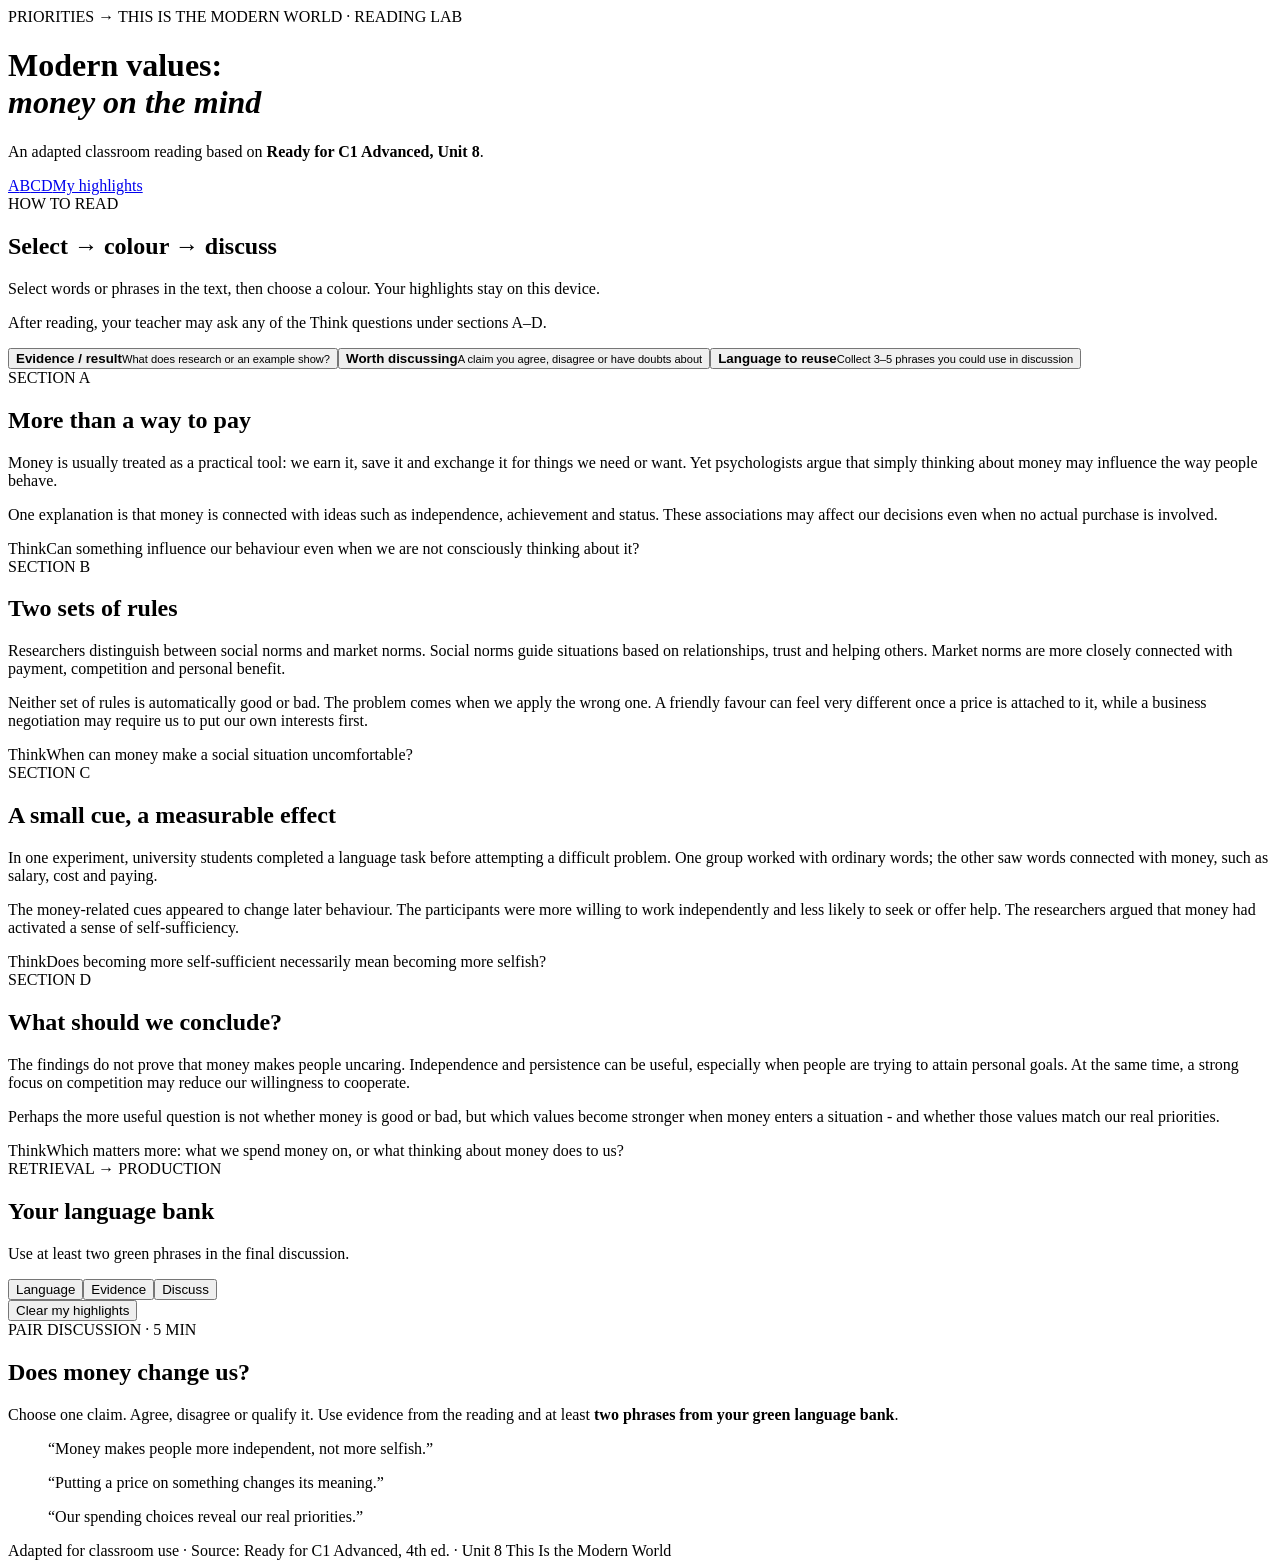
==== money-and-values/modern-values/index.html @ 297963c2 "Add Modern Values interactive reading" ====
<!doctype html><html lang="en"><head><meta charset="utf-8"><meta name="viewport" content="width=device-width,initial-scale=1,viewport-fit=cover"><meta name="theme-color" content="#f7f4ed"><title>Modern Values · Reading Lab</title><link rel="stylesheet" href="style.css"></head><body><header class="hero"><div class="eyebrow">PRIORITIES → THIS IS THE MODERN WORLD · READING LAB</div><h1>Modern values:<br><em>money on the mind</em></h1><p class="dek">An adapted classroom reading based on <strong>Ready for C1 Advanced, Unit 8</strong>.</p></header><nav class="progress"><a href="#a">A</a><a href="#b">B</a><a href="#c">C</a><a href="#d">D</a><a href="#bank">My highlights</a></nav><main><section class="instructions"><div><div class="eyebrow">HOW TO READ</div><h2>Select → colour → discuss</h2><p>Select words or phrases in the text, then choose a colour. Your highlights stay on this device.</p><p class="teacher-note">After reading, your teacher may ask any of the Think questions under sections A–D.</p></div><div class="legend"><button><i class="yellow"></i><b>Evidence / result</b><small>What does research or an example show?</small></button><button><i class="blue"></i><b>Worth discussing</b><small>A claim you agree, disagree or have doubts about</small></button><button><i class="green"></i><b>Language to reuse</b><small>Collect 3–5 phrases you could use in discussion</small></button></div></section><section class="article-section" id="a"><div class="section-kicker">SECTION A</div><h2>More than a way to pay</h2><div class="selectable"><p>Money is usually treated as a practical tool: we earn it, save it and exchange it for things we need or want. Yet psychologists argue that simply thinking about money may influence the way people behave.</p><p>One explanation is that money is connected with ideas such as independence, achievement and status. These associations may affect our decisions even when no actual purchase is involved.</p></div><div class="microtask"><span>Think</span>Can something influence our behaviour even when we are not consciously thinking about it?</div></section><section class="article-section" id="b"><div class="section-kicker">SECTION B</div><h2>Two sets of rules</h2><div class="selectable"><p>Researchers distinguish between social norms and market norms. Social norms guide situations based on relationships, trust and helping others. Market norms are more closely connected with payment, competition and personal benefit.</p><p>Neither set of rules is automatically good or bad. The problem comes when we apply the wrong one. A friendly favour can feel very different once a price is attached to it, while a business negotiation may require us to put our own interests first.</p></div><div class="microtask"><span>Think</span>When can money make a social situation uncomfortable?</div></section><section class="article-section" id="c"><div class="section-kicker">SECTION C</div><h2>A small cue, a measurable effect</h2><div class="selectable"><p>In one experiment, university students completed a language task before attempting a difficult problem. One group worked with ordinary words; the other saw words connected with money, such as salary, cost and paying.</p><p>The money-related cues appeared to change later behaviour. The participants were more willing to work independently and less likely to seek or offer help. The researchers argued that money had activated a sense of self-sufficiency.</p></div><div class="microtask"><span>Think</span>Does becoming more self-sufficient necessarily mean becoming more selfish?</div></section><section class="article-section" id="d"><div class="section-kicker">SECTION D</div><h2>What should we conclude?</h2><div class="selectable"><p>The findings do not prove that money makes people uncaring. Independence and persistence can be useful, especially when people are trying to attain personal goals. At the same time, a strong focus on competition may reduce our willingness to cooperate.</p><p>Perhaps the more useful question is not whether money is good or bad, but which values become stronger when money enters a situation - and whether those values match our real priorities.</p></div><div class="microtask"><span>Think</span>Which matters more: what we spend money on, or what thinking about money does to us?</div></section><section class="collection" id="bank"><div class="eyebrow">RETRIEVAL → PRODUCTION</div><h2>Your language bank</h2><p>Use at least two green phrases in the final discussion.</p><div class="tabs"><button class="tab active" data-filter="language">Language</button><button class="tab" data-filter="cause">Evidence</button><button class="tab" data-filter="discuss">Discuss</button></div><div id="highlight-list" class="highlight-list"></div><button id="clear-all" class="clear">Clear my highlights</button></section><section class="final-task"><div class="eyebrow">PAIR DISCUSSION · 5 MIN</div><h2>Does money change us?</h2><p>Choose one claim. Agree, disagree or qualify it. Use evidence from the reading and at least <strong>two phrases from your green language bank</strong>.</p><div class="claims"><blockquote>“Money makes people more independent, not more selfish.”</blockquote><blockquote>“Putting a price on something changes its meaning.”</blockquote><blockquote>“Our spending choices reveal our real priorities.”</blockquote></div></section></main><div id="palette" class="palette" hidden><button data-color="cause"><i class="yellow"></i><span>Evidence</span></button><button data-color="discuss"><i class="blue"></i><span>Discuss</span></button><button data-color="language"><i class="green"></i><span>Language</span></button><button data-color="remove"><span>×</span><span>Remove</span></button></div><footer>Adapted for classroom use · Source: Ready for C1 Advanced, 4th ed. · Unit 8 This Is the Modern World</footer><script src="app.js"></script></body></html>
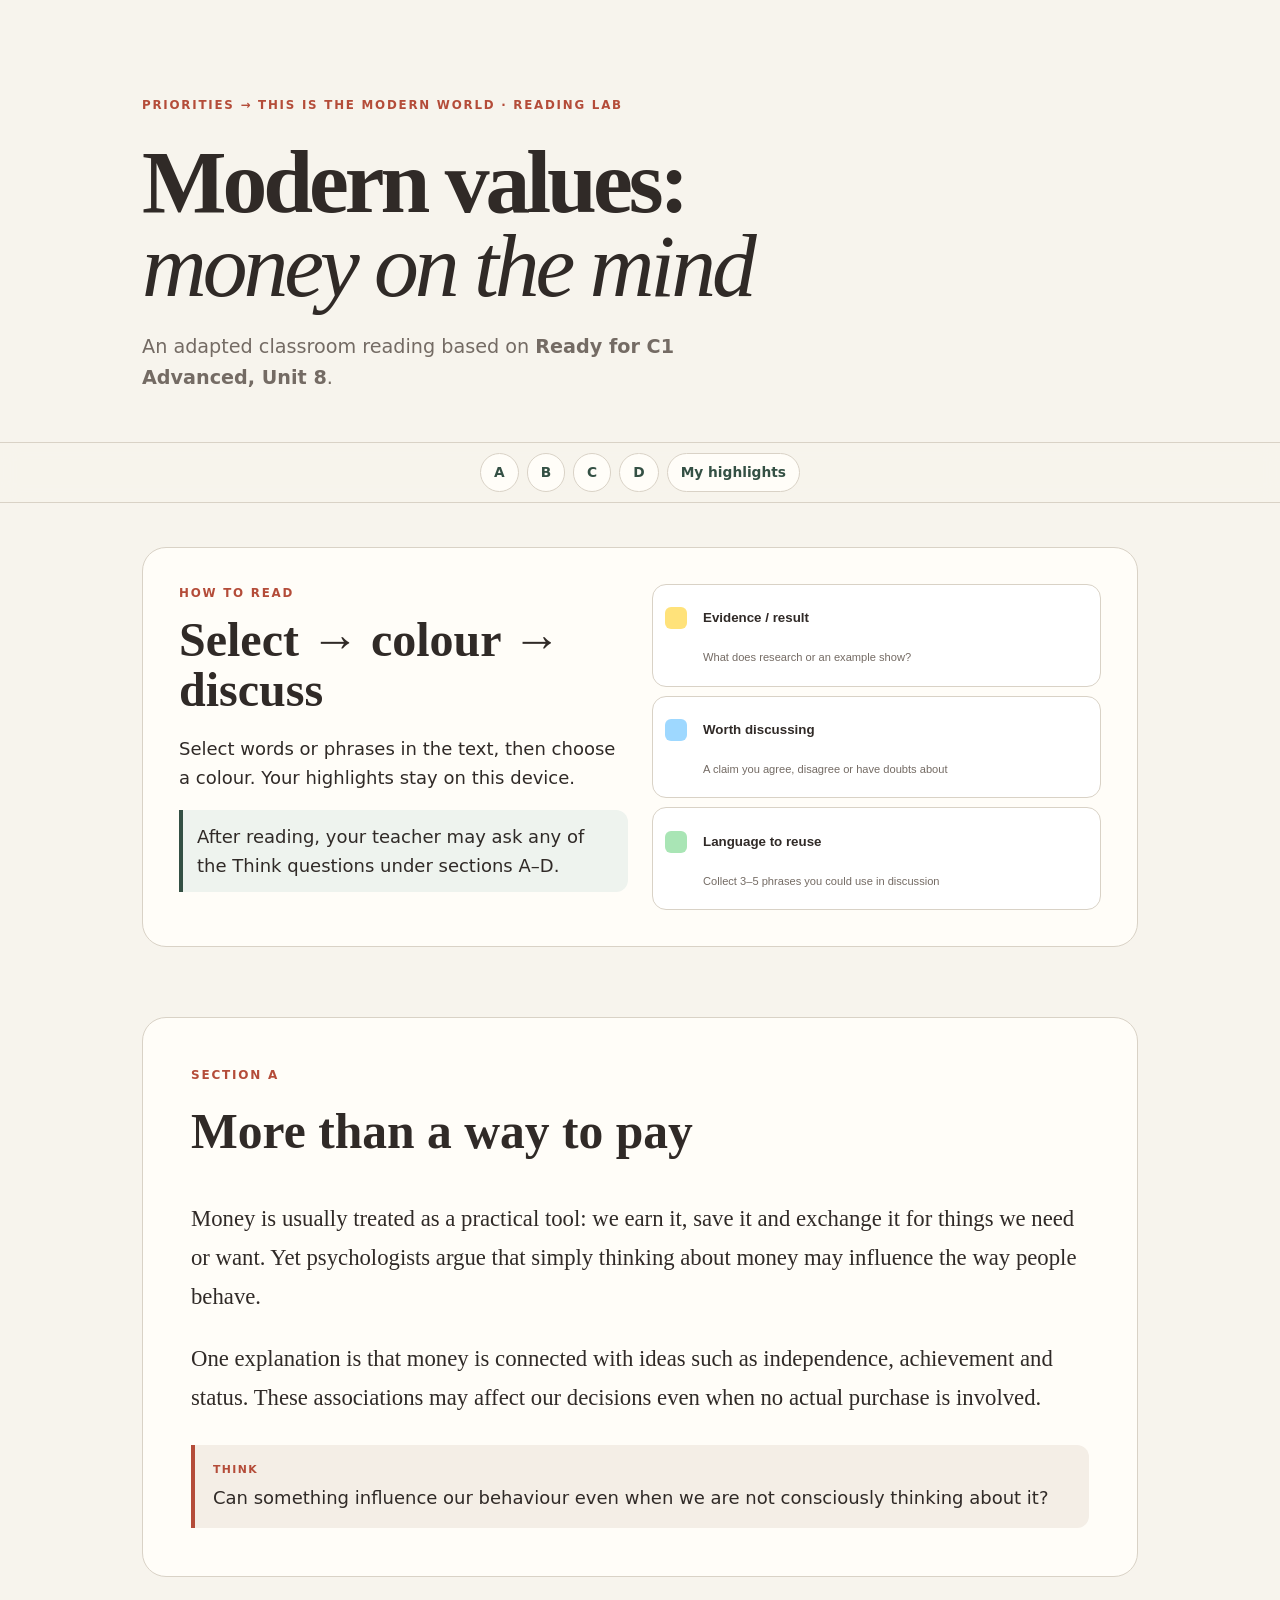
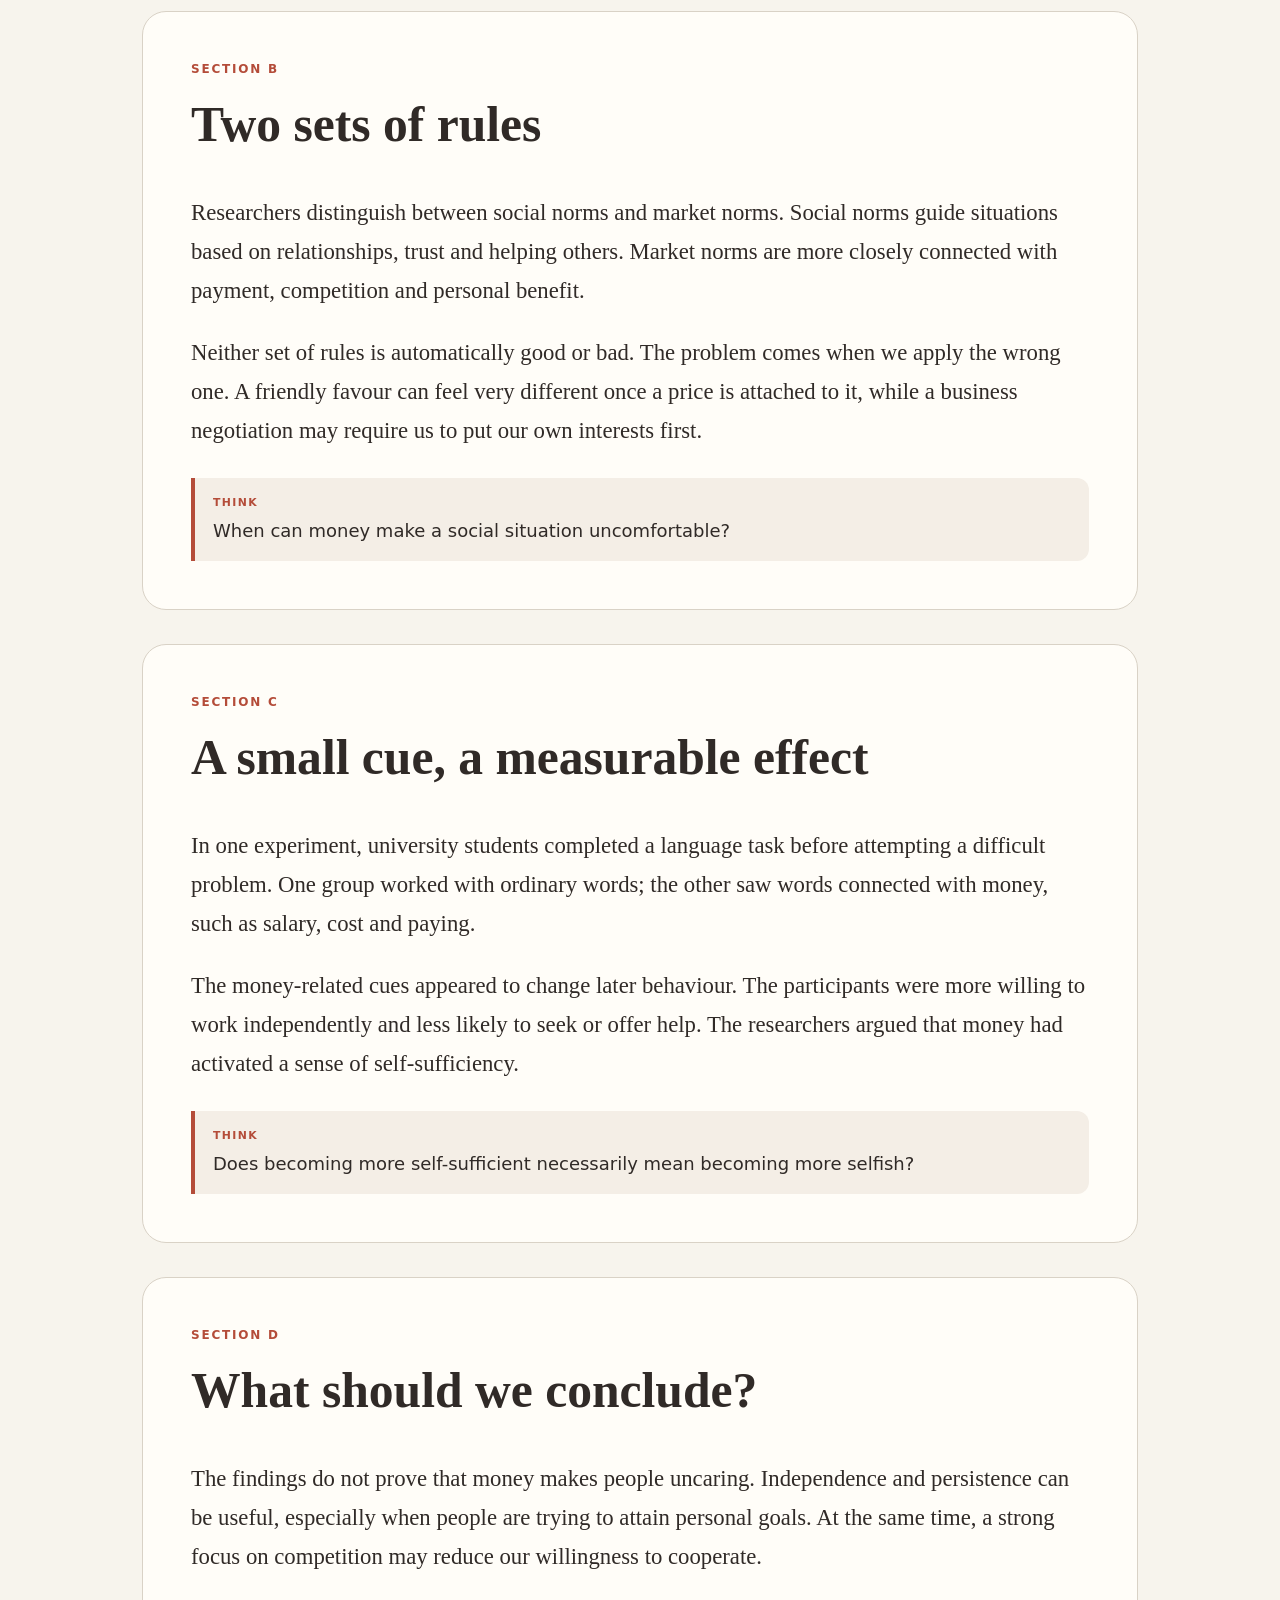
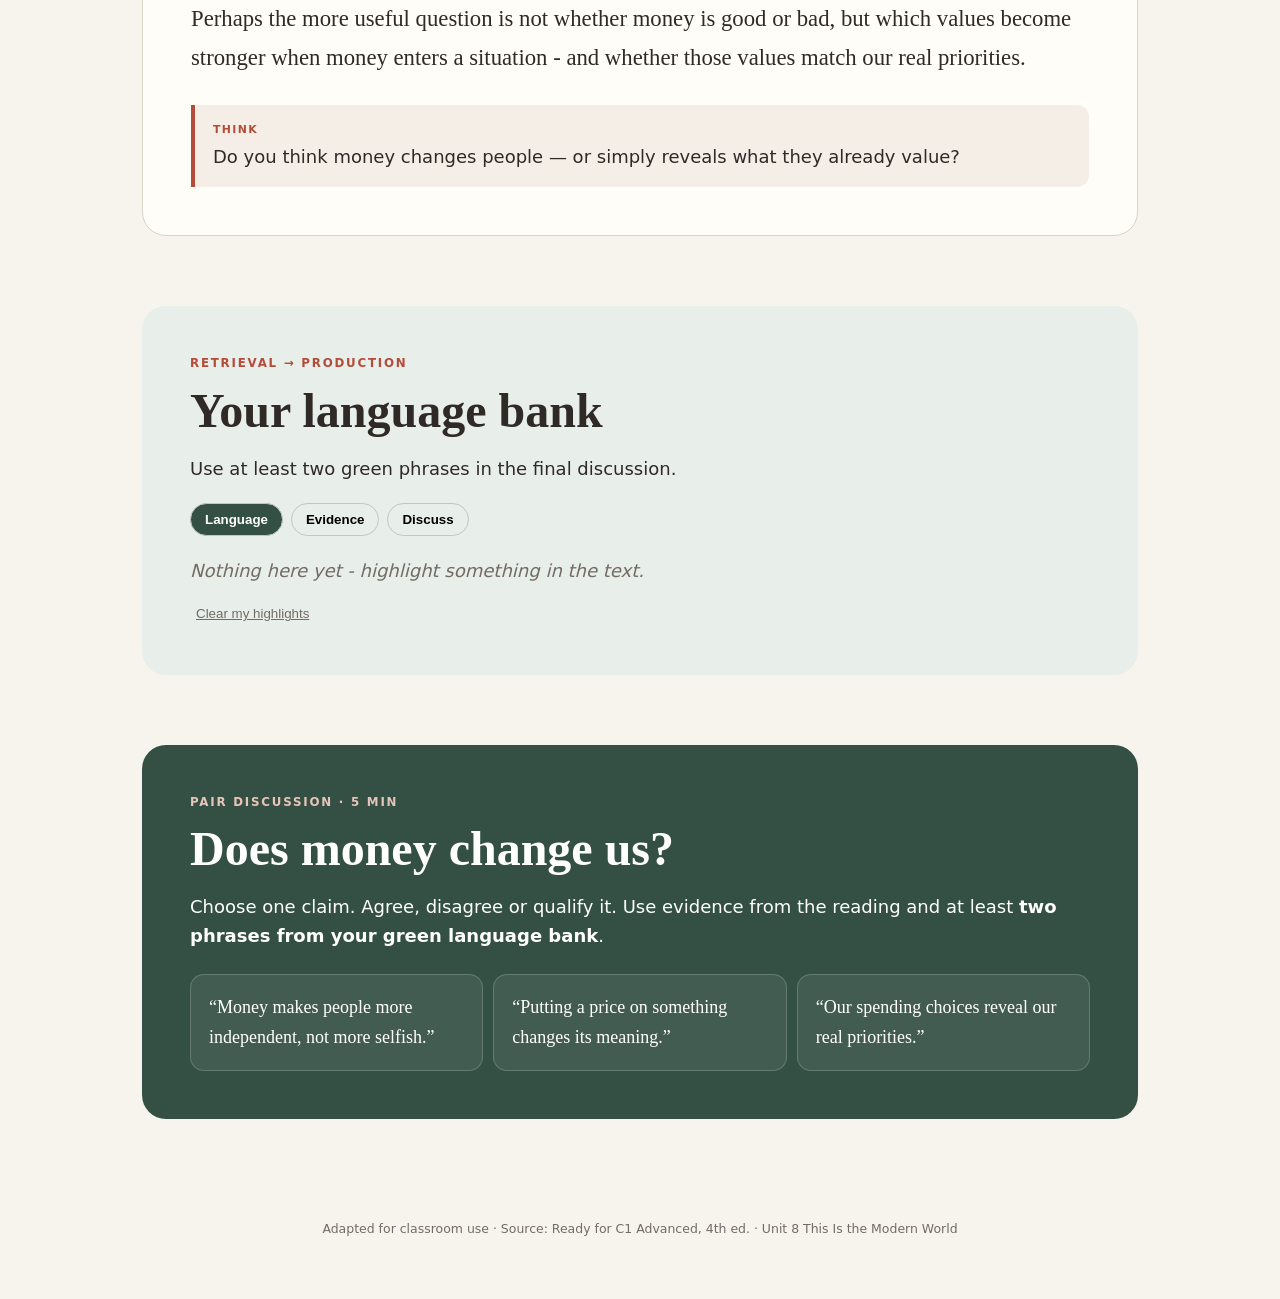
==== commit 31a89d9a: "Update final Think question" ====
--- a/money-and-values/modern-values/index.html
+++ b/money-and-values/modern-values/index.html
@@ -1 +1 @@
-<!doctype html><html lang="en"><head><meta charset="utf-8"><meta name="viewport" content="width=device-width,initial-scale=1,viewport-fit=cover"><meta name="theme-color" content="#f7f4ed"><title>Modern Values · Reading Lab</title><link rel="stylesheet" href="style.css"></head><body><header class="hero"><div class="eyebrow">PRIORITIES → THIS IS THE MODERN WORLD · READING LAB</div><h1>Modern values:<br><em>money on the mind</em></h1><p class="dek">An adapted classroom reading based on <strong>Ready for C1 Advanced, Unit 8</strong>.</p></header><nav class="progress"><a href="#a">A</a><a href="#b">B</a><a href="#c">C</a><a href="#d">D</a><a href="#bank">My highlights</a></nav><main><section class="instructions"><div><div class="eyebrow">HOW TO READ</div><h2>Select → colour → discuss</h2><p>Select words or phrases in the text, then choose a colour. Your highlights stay on this device.</p><p class="teacher-note">After reading, your teacher may ask any of the Think questions under sections A–D.</p></div><div class="legend"><button><i class="yellow"></i><b>Evidence / result</b><small>What does research or an example show?</small></button><button><i class="blue"></i><b>Worth discussing</b><small>A claim you agree, disagree or have doubts about</small></button><button><i class="green"></i><b>Language to reuse</b><small>Collect 3–5 phrases you could use in discussion</small></button></div></section><section class="article-section" id="a"><div class="section-kicker">SECTION A</div><h2>More than a way to pay</h2><div class="selectable"><p>Money is usually treated as a practical tool: we earn it, save it and exchange it for things we need or want. Yet psychologists argue that simply thinking about money may influence the way people behave.</p><p>One explanation is that money is connected with ideas such as independence, achievement and status. These associations may affect our decisions even when no actual purchase is involved.</p></div><div class="microtask"><span>Think</span>Can something influence our behaviour even when we are not consciously thinking about it?</div></section><section class="article-section" id="b"><div class="section-kicker">SECTION B</div><h2>Two sets of rules</h2><div class="selectable"><p>Researchers distinguish between social norms and market norms. Social norms guide situations based on relationships, trust and helping others. Market norms are more closely connected with payment, competition and personal benefit.</p><p>Neither set of rules is automatically good or bad. The problem comes when we apply the wrong one. A friendly favour can feel very different once a price is attached to it, while a business negotiation may require us to put our own interests first.</p></div><div class="microtask"><span>Think</span>When can money make a social situation uncomfortable?</div></section><section class="article-section" id="c"><div class="section-kicker">SECTION C</div><h2>A small cue, a measurable effect</h2><div class="selectable"><p>In one experiment, university students completed a language task before attempting a difficult problem. One group worked with ordinary words; the other saw words connected with money, such as salary, cost and paying.</p><p>The money-related cues appeared to change later behaviour. The participants were more willing to work independently and less likely to seek or offer help. The researchers argued that money had activated a sense of self-sufficiency.</p></div><div class="microtask"><span>Think</span>Does becoming more self-sufficient necessarily mean becoming more selfish?</div></section><section class="article-section" id="d"><div class="section-kicker">SECTION D</div><h2>What should we conclude?</h2><div class="selectable"><p>The findings do not prove that money makes people uncaring. Independence and persistence can be useful, especially when people are trying to attain personal goals. At the same time, a strong focus on competition may reduce our willingness to cooperate.</p><p>Perhaps the more useful question is not whether money is good or bad, but which values become stronger when money enters a situation - and whether those values match our real priorities.</p></div><div class="microtask"><span>Think</span>Which matters more: what we spend money on, or what thinking about money does to us?</div></section><section class="collection" id="bank"><div class="eyebrow">RETRIEVAL → PRODUCTION</div><h2>Your language bank</h2><p>Use at least two green phrases in the final discussion.</p><div class="tabs"><button class="tab active" data-filter="language">Language</button><button class="tab" data-filter="cause">Evidence</button><button class="tab" data-filter="discuss">Discuss</button></div><div id="highlight-list" class="highlight-list"></div><button id="clear-all" class="clear">Clear my highlights</button></section><section class="final-task"><div class="eyebrow">PAIR DISCUSSION · 5 MIN</div><h2>Does money change us?</h2><p>Choose one claim. Agree, disagree or qualify it. Use evidence from the reading and at least <strong>two phrases from your green language bank</strong>.</p><div class="claims"><blockquote>“Money makes people more independent, not more selfish.”</blockquote><blockquote>“Putting a price on something changes its meaning.”</blockquote><blockquote>“Our spending choices reveal our real priorities.”</blockquote></div></section></main><div id="palette" class="palette" hidden><button data-color="cause"><i class="yellow"></i><span>Evidence</span></button><button data-color="discuss"><i class="blue"></i><span>Discuss</span></button><button data-color="language"><i class="green"></i><span>Language</span></button><button data-color="remove"><span>×</span><span>Remove</span></button></div><footer>Adapted for classroom use · Source: Ready for C1 Advanced, 4th ed. · Unit 8 This Is the Modern World</footer><script src="app.js"></script></body></html>+<!doctype html><html lang="en"><head><meta charset="utf-8"><meta name="viewport" content="width=device-width,initial-scale=1,viewport-fit=cover"><meta name="theme-color" content="#f7f4ed"><title>Modern Values · Reading Lab</title><link rel="stylesheet" href="style.css"></head><body><header class="hero"><div class="eyebrow">PRIORITIES → THIS IS THE MODERN WORLD · READING LAB</div><h1>Modern values:<br><em>money on the mind</em></h1><p class="dek">An adapted classroom reading based on <strong>Ready for C1 Advanced, Unit 8</strong>.</p></header><nav class="progress"><a href="#a">A</a><a href="#b">B</a><a href="#c">C</a><a href="#d">D</a><a href="#bank">My highlights</a></nav><main><section class="instructions"><div><div class="eyebrow">HOW TO READ</div><h2>Select → colour → discuss</h2><p>Select words or phrases in the text, then choose a colour. Your highlights stay on this device.</p><p class="teacher-note">After reading, your teacher may ask any of the Think questions under sections A–D.</p></div><div class="legend"><button><i class="yellow"></i><b>Evidence / result</b><small>What does research or an example show?</small></button><button><i class="blue"></i><b>Worth discussing</b><small>A claim you agree, disagree or have doubts about</small></button><button><i class="green"></i><b>Language to reuse</b><small>Collect 3–5 phrases you could use in discussion</small></button></div></section><section class="article-section" id="a"><div class="section-kicker">SECTION A</div><h2>More than a way to pay</h2><div class="selectable"><p>Money is usually treated as a practical tool: we earn it, save it and exchange it for things we need or want. Yet psychologists argue that simply thinking about money may influence the way people behave.</p><p>One explanation is that money is connected with ideas such as independence, achievement and status. These associations may affect our decisions even when no actual purchase is involved.</p></div><div class="microtask"><span>Think</span>Can something influence our behaviour even when we are not consciously thinking about it?</div></section><section class="article-section" id="b"><div class="section-kicker">SECTION B</div><h2>Two sets of rules</h2><div class="selectable"><p>Researchers distinguish between social norms and market norms. Social norms guide situations based on relationships, trust and helping others. Market norms are more closely connected with payment, competition and personal benefit.</p><p>Neither set of rules is automatically good or bad. The problem comes when we apply the wrong one. A friendly favour can feel very different once a price is attached to it, while a business negotiation may require us to put our own interests first.</p></div><div class="microtask"><span>Think</span>When can money make a social situation uncomfortable?</div></section><section class="article-section" id="c"><div class="section-kicker">SECTION C</div><h2>A small cue, a measurable effect</h2><div class="selectable"><p>In one experiment, university students completed a language task before attempting a difficult problem. One group worked with ordinary words; the other saw words connected with money, such as salary, cost and paying.</p><p>The money-related cues appeared to change later behaviour. The participants were more willing to work independently and less likely to seek or offer help. The researchers argued that money had activated a sense of self-sufficiency.</p></div><div class="microtask"><span>Think</span>Does becoming more self-sufficient necessarily mean becoming more selfish?</div></section><section class="article-section" id="d"><div class="section-kicker">SECTION D</div><h2>What should we conclude?</h2><div class="selectable"><p>The findings do not prove that money makes people uncaring. Independence and persistence can be useful, especially when people are trying to attain personal goals. At the same time, a strong focus on competition may reduce our willingness to cooperate.</p><p>Perhaps the more useful question is not whether money is good or bad, but which values become stronger when money enters a situation - and whether those values match our real priorities.</p></div><div class="microtask"><span>Think</span>Do you think money changes people — or simply reveals what they already value?</div></section><section class="collection" id="bank"><div class="eyebrow">RETRIEVAL → PRODUCTION</div><h2>Your language bank</h2><p>Use at least two green phrases in the final discussion.</p><div class="tabs"><button class="tab active" data-filter="language">Language</button><button class="tab" data-filter="cause">Evidence</button><button class="tab" data-filter="discuss">Discuss</button></div><div id="highlight-list" class="highlight-list"></div><button id="clear-all" class="clear">Clear my highlights</button></section><section class="final-task"><div class="eyebrow">PAIR DISCUSSION · 5 MIN</div><h2>Does money change us?</h2><p>Choose one claim. Agree, disagree or qualify it. Use evidence from the reading and at least <strong>two phrases from your green language bank</strong>.</p><div class="claims"><blockquote>“Money makes people more independent, not more selfish.”</blockquote><blockquote>“Putting a price on something changes its meaning.”</blockquote><blockquote>“Our spending choices reveal our real priorities.”</blockquote></div></section></main><div id="palette" class="palette" hidden><button data-color="cause"><i class="yellow"></i><span>Evidence</span></button><button data-color="discuss"><i class="blue"></i><span>Discuss</span></button><button data-color="language"><i class="green"></i><span>Language</span></button><button data-color="remove"><span>×</span><span>Remove</span></button></div><footer>Adapted for classroom use · Source: Ready for C1 Advanced, 4th ed. · Unit 8 This Is the Modern World</footer><script src="app.js"></script></body></html>
--- a/money-and-values/modern-values/style.css
+++ b/money-and-values/modern-values/style.css
@@ -0,0 +1 @@
+:root{--paper:#f7f4ed;--ink:#302a27;--muted:#746b64;--rust:#b44c39;--green:#345044;--line:#d9d2c6;--yellow:#ffe27a;--blue:#9ed8ff;--mint:#a9e5b5;--white:#fffdf8}*{box-sizing:border-box}html{scroll-behavior:smooth}body{margin:0;background:var(--paper);color:var(--ink);font-family:Inter,ui-sans-serif,system-ui,-apple-system,"Segoe UI",sans-serif;line-height:1.62}.hero{max-width:920px;margin:auto;padding:clamp(46px,8vw,96px) 22px 30px}.eyebrow{font-size:.74rem;letter-spacing:.15em;font-weight:800;color:var(--rust);text-transform:uppercase}.hero h1{font-family:Georgia,serif;font-size:clamp(2.5rem,7vw,5.6rem);line-height:.94;letter-spacing:-.045em;margin:.28em 0 .25em}.hero h1 em{font-weight:400}.dek{max-width:650px;color:var(--muted);font-size:clamp(1rem,2vw,1.2rem)}.progress{position:sticky;top:0;z-index:20;display:flex;justify-content:center;gap:8px;padding:10px 12px;background:#f7f4edf2;backdrop-filter:blur(10px);border-block:1px solid var(--line)}.progress a{color:var(--green);text-decoration:none;font-weight:800;border:1px solid var(--line);background:var(--white);border-radius:999px;padding:7px 13px;font-size:.86rem}main{max-width:920px;margin:auto;padding:0 22px}.instructions{display:grid;grid-template-columns:1fr 1fr;gap:24px;margin:44px 0 70px;padding:clamp(20px,4vw,36px);background:var(--white);border:1px solid var(--line);border-radius:24px}.instructions h2,.collection h2,.final-task h2{font-family:Georgia,serif;font-size:clamp(1.8rem,4vw,3rem);line-height:1.05;margin:.25em 0}.teacher-note{margin-top:18px;padding:12px 14px;border-left:4px solid var(--green);background:#eef3ee;border-radius:0 12px 12px 0}.legend{display:grid;gap:9px}.legend button{display:grid;grid-template-columns:28px 1fr;text-align:left;gap:0 10px;align-items:center;border:1px solid var(--line);background:#fff;border-radius:14px;padding:11px 12px;color:var(--ink)}.legend i,.palette i{width:22px;height:22px;border-radius:6px;display:block}.legend small{grid-column:2;color:var(--muted)}.yellow{background:var(--yellow)}.blue{background:var(--blue)}.green{background:var(--mint)}.article-section{scroll-margin-top:72px;margin:0 0 34px;padding:clamp(25px,5vw,48px);background:var(--white);border:1px solid var(--line);border-radius:24px}.section-kicker{color:var(--rust);font-size:.75rem;font-weight:900;letter-spacing:.15em}.article-section h2{font-family:Georgia,serif;font-size:clamp(1.8rem,4vw,3.1rem);margin:.12em 0 .55em}.selectable{font-family:Georgia,serif;font-size:clamp(1.13rem,2.3vw,1.42rem);line-height:1.72}.microtask{margin-top:28px;padding:16px 18px;border-left:4px solid var(--rust);background:#f4eee6;border-radius:0 12px 12px 0}.microtask span{display:block;text-transform:uppercase;letter-spacing:.13em;font-size:.68rem;font-weight:900;color:var(--rust);margin-bottom:4px}mark.hl{border-radius:.18em;padding:.04em .03em;cursor:pointer}.hl-cause{background:var(--yellow)}.hl-discuss{background:var(--blue)}.hl-language{background:var(--mint)}.palette{position:fixed;z-index:99;left:50%;bottom:max(18px,env(safe-area-inset-bottom));transform:translateX(-50%);display:flex;gap:6px;background:#2f2a27;color:white;padding:8px;border-radius:16px;box-shadow:0 12px 40px #0004;max-width:calc(100vw - 20px)}.palette[hidden]{display:none}.palette button{border:0;background:#48413d;color:#fff;border-radius:10px;padding:9px 10px;display:flex;align-items:center;gap:6px;font-weight:700}.palette i{width:17px;height:17px}.collection,.final-task{scroll-margin-top:72px;margin:70px 0;padding:clamp(24px,5vw,48px);border-radius:24px}.collection{background:#e8eee9}.tabs{display:flex;gap:8px;flex-wrap:wrap;margin:20px 0}.tab{border:1px solid #bdc9c0;background:transparent;border-radius:999px;padding:8px 14px;font-weight:800}.tab.active{background:var(--green);color:white}.highlight-list{display:grid;gap:9px}.saved{border:0;text-align:left;padding:12px 14px;border-radius:11px;font:inherit}.saved.language{background:var(--mint)}.saved.cause{background:var(--yellow)}.saved.discuss{background:var(--blue)}.empty{color:var(--muted);font-style:italic}.clear{margin-top:20px;border:0;background:transparent;text-decoration:underline;color:var(--muted)}.final-task{background:var(--green);color:white}.final-task .eyebrow{color:#e7c4b8}.claims{display:grid;grid-template-columns:repeat(3,1fr);gap:10px;margin-top:24px}.claims blockquote{margin:0;padding:18px;background:#ffffff12;border:1px solid #ffffff30;border-radius:14px;font-family:Georgia,serif}footer{text-align:center;color:var(--muted);font-size:.78rem;padding:30px 20px 60px}@media(max-width:700px){.instructions{grid-template-columns:1fr}.claims{grid-template-columns:1fr}.progress{justify-content:flex-start;overflow:auto}.progress a{white-space:nowrap}.article-section{padding:24px 20px}.selectable{font-size:1.14rem}}@media(min-width:1200px){body{font-size:18px}.hero,main{max-width:1040px}}@media(pointer:coarse){button,.progress a{min-height:44px}}
